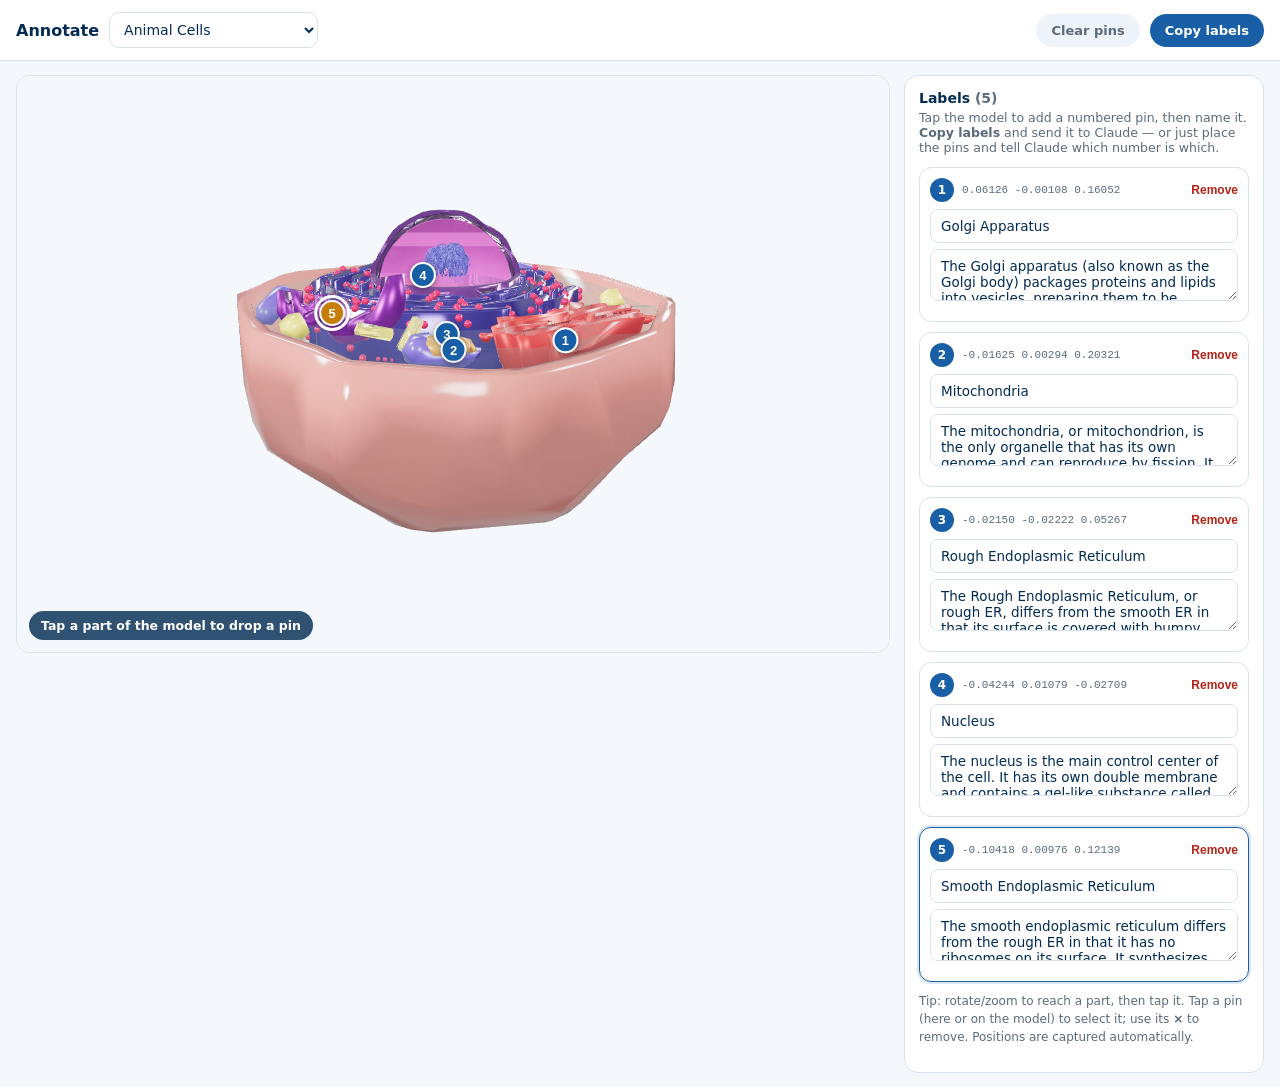
==== annotate.html @ 58fdf1f7 "Add annotate.html: click-to-place annotation authoring tool Standalone tool (not in the student shel" ====
<!DOCTYPE html>
<html lang="en">
<head>
  <meta charset="utf-8">
  <meta name="viewport" content="width=device-width, initial-scale=1, viewport-fit=cover">
  <title>BioVerseAR — Annotate models</title>
  <link rel="icon" type="image/png" sizes="32x32" href="assets/icons/favicon-32.png">
  <script type="module" src="assets/vendor/model-viewer.min.js"></script>
  <script>
    customElements.whenDefined('model-viewer').then(function () {
      var MV = customElements.get('model-viewer');
      MV.dracoDecoderLocation   = new URL('assets/vendor/draco/', document.baseURI).href;
      MV.ktx2TranscoderLocation = new URL('assets/vendor/basis/', document.baseURI).href;
    });
  </script>
  <style>
    :root{--ink:#042C53;--muted:#5A6B7B;--line:#D7E2EE;--primary:#185FA5;--bg:#F4F8FC;--surface:#fff;--accent:#C77D0A;--radius:14px;}
    *{box-sizing:border-box;}
    body{margin:0;font-family:system-ui,-apple-system,"Segoe UI",Roboto,sans-serif;background:var(--bg);color:var(--ink);}
    header{display:flex;flex-wrap:wrap;align-items:center;gap:10px;padding:12px 16px;background:var(--surface);border-bottom:1px solid var(--line);position:sticky;top:0;z-index:5;}
    header h1{font-size:16px;margin:0;font-weight:800;flex:0 0 auto;}
    header select{font:inherit;font-size:14px;padding:8px 10px;border:1.5px solid var(--line);border-radius:10px;background:#fff;color:var(--ink);}
    .grow{flex:1;}
    .btn{font:inherit;font-size:13px;font-weight:700;border:0;border-radius:999px;padding:9px 15px;cursor:pointer;}
    .btn.p{background:var(--primary);color:#fff;}
    .btn.g{background:#EEF3F9;color:var(--muted);}
    .btn.d{background:#FEF3F2;color:#B42318;}
    .wrap{display:grid;grid-template-columns:1fr 360px;gap:14px;padding:14px 16px;align-items:start;}
    @media (max-width:820px){.wrap{grid-template-columns:1fr;}}
    .viewer{position:relative;background:var(--surface);border:1px solid var(--line);border-radius:var(--radius);overflow:hidden;}
    model-viewer{width:100%;height:64vh;min-height:380px;background:#f4f8fc;--min-hotspot-opacity:1;}
    .hint{position:absolute;left:12px;bottom:12px;background:rgba(4,44,83,.82);color:#fff;font-size:12.5px;font-weight:600;padding:7px 12px;border-radius:999px;pointer-events:none;}
    /* numbered pin on the model */
    .pin{--c:var(--primary);width:26px;height:26px;border-radius:50%;border:2px solid #fff;background:var(--c);color:#fff;font-weight:800;font-size:13px;display:grid;place-items:center;cursor:pointer;box-shadow:0 2px 6px rgba(0,0,0,.35);}
    .pin.sel{outline:3px solid #fff;outline-offset:2px;--c:var(--accent);}
    .panel{background:var(--surface);border:1px solid var(--line);border-radius:var(--radius);padding:14px;}
    .panel h2{font-size:14px;margin:0 0 4px;}
    .panel .sub{font-size:12.5px;color:var(--muted);margin:0 0 12px;}
    .row{border:1px solid var(--line);border-radius:12px;padding:10px;margin-bottom:10px;}
    .row.sel{border-color:var(--primary);box-shadow:0 0 0 2px rgba(24,95,165,.15);}
    .row .rh{display:flex;align-items:center;gap:8px;margin-bottom:7px;}
    .row .num{width:24px;height:24px;border-radius:50%;background:var(--primary);color:#fff;font-weight:800;font-size:12px;display:grid;place-items:center;flex:0 0 auto;}
    .row .pos{font-size:11px;color:var(--muted);font-family:ui-monospace,monospace;overflow:hidden;text-overflow:ellipsis;white-space:nowrap;flex:1;}
    .row input,.row textarea{width:100%;font:inherit;font-size:13.5px;padding:8px 10px;border:1.5px solid var(--line);border-radius:8px;background:#fff;color:var(--ink);margin-bottom:6px;}
    .row textarea{min-height:52px;resize:vertical;}
    .row .del{font-size:12px;color:#B42318;background:none;border:0;cursor:pointer;padding:2px 0;font-weight:700;}
    .empty{color:var(--muted);font-size:13px;text-align:center;padding:20px 8px;}
    .note{font-size:12px;color:var(--muted);line-height:1.5;margin-top:8px;}
    .toast{position:fixed;left:50%;bottom:22px;transform:translateX(-50%);background:var(--ink);color:#fff;font-size:13px;font-weight:600;padding:10px 16px;border-radius:999px;opacity:0;transition:opacity .2s;z-index:20;}
    .toast.show{opacity:1;}
  </style>
</head>
<body>
  <header>
    <h1>Annotate</h1>
    <select id="topic-sel" aria-label="Model"></select>
    <span class="grow"></span>
    <button class="btn g" id="clear" type="button">Clear pins</button>
    <button class="btn p" id="copy" type="button">Copy labels</button>
  </header>

  <div class="wrap">
    <div class="viewer">
      <model-viewer id="mv" camera-controls interaction-prompt="none" shadow-intensity="0" exposure="1" alt="model"></model-viewer>
      <div class="hint">Tap a part of the model to drop a pin</div>
    </div>
    <div class="panel">
      <h2>Labels <span id="count" style="color:var(--muted);font-weight:600"></span></h2>
      <p class="sub">Tap the model to add a numbered pin, then name it. <b>Copy labels</b> and send it to Claude — or just place the pins and tell Claude which number is which.</p>
      <div id="list"><div class="empty">No pins yet. Tap a part of the model to start.</div></div>
      <p class="note">Tip: rotate/zoom to reach a part, then tap it. Tap a pin (here or on the model) to select it; use its <b>×</b> to remove. Positions are captured automatically.</p>
    </div>
  </div>

  <div class="toast" id="toast"></div>

  <script src="topics.js"></script>
  <script>
  (function () {
    'use strict';
    var $ = function (id) { return document.getElementById(id); };
    var mv = $('mv'), list = $('list');
    var topics = (window.TOPICS || []).filter(function (t) { return t.model; });
    var anns = [];       // { key, title, body, position, normal, el }
    var keySeq = 0, selKey = null;

    // ---- topic picker ----
    var params = new URLSearchParams(location.search);
    var current = params.get('topic') || (topics[0] && topics[0].id);
    var sel = $('topic-sel');
    sel.innerHTML = topics.map(function (t) { return '<option value="' + t.id + '">' + t.name + '</option>'; }).join('');
    sel.value = current;
    sel.addEventListener('change', function () { location.search = '?topic=' + sel.value; });

    var topic = topics.filter(function (t) { return t.id === current; })[0] || topics[0];
    if (!topic) { document.querySelector('.wrap').innerHTML = '<p style="padding:20px">No models with a wired file yet.</p>'; return; }
    document.title = 'Annotate — ' + topic.name;
    if (topic.space) mv.style.background = '#0a0e1e';
    mv.src = topic.model;

    // Pre-load any annotations the topic already has, so you can edit/extend.
    (topic.annotations || []).forEach(function (a) { addPin(a.position, a.normal, a.title || '', a.body || ''); });

    function fmt(v) { return [v.x, v.y, v.z].map(function (n) { return (+n).toFixed(5); }).join(' '); }

    // ---- add a pin ----
    function addPin(position, normal, title, body) {
      var key = ++keySeq;
      var btn = document.createElement('button');
      btn.type = 'button'; btn.className = 'pin';
      btn.setAttribute('slot', 'hotspot-' + key);
      btn.setAttribute('data-position', position);
      btn.setAttribute('data-normal', normal || '0 1 0');
      btn.addEventListener('click', function (e) { e.stopPropagation(); select(key); });
      mv.appendChild(btn);
      anns.push({ key: key, title: title || '', body: body || '', position: position, normal: normal || '0 1 0', el: btn });
      render();
      select(key);
    }

    function select(key) {
      selKey = key;
      anns.forEach(function (a) { a.el.classList.toggle('sel', a.key === key); });
      render();
      var row = document.querySelector('.row[data-key="' + key + '"]');
      if (row) { row.scrollIntoView({ block: 'nearest' }); var ti = row.querySelector('.t-in'); if (ti && !ti.value) ti.focus(); }
    }

    function remove(key) {
      var i = anns.findIndex(function (a) { return a.key === key; });
      if (i < 0) return;
      if (anns[i].el.parentNode) anns[i].el.parentNode.removeChild(anns[i].el);
      anns.splice(i, 1); if (selKey === key) selKey = null; render();
    }

    // ---- render list + pin numbers ----
    function render() {
      $('count').textContent = anns.length ? '(' + anns.length + ')' : '';
      anns.forEach(function (a, i) { a.el.textContent = (i + 1); });
      if (!anns.length) { list.innerHTML = '<div class="empty">No pins yet. Tap a part of the model to start.</div>'; return; }
      list.innerHTML = '';
      anns.forEach(function (a, i) {
        var row = document.createElement('div');
        row.className = 'row' + (a.key === selKey ? ' sel' : ''); row.setAttribute('data-key', a.key);
        row.innerHTML =
          '<div class="rh"><span class="num">' + (i + 1) + '</span>' +
          '<span class="pos" title="' + a.position + '">' + a.position + '</span>' +
          '<button class="del" type="button">Remove</button></div>' +
          '<input class="t-in" placeholder="Label (e.g. Nucleus)" value="' + a.title.replace(/"/g, '&quot;') + '">' +
          '<textarea class="b-in" placeholder="Description (optional)">' + a.body.replace(/</g, '&lt;') + '</textarea>';
        row.querySelector('.t-in').addEventListener('input', function (e) { a.title = e.target.value; });
        row.querySelector('.b-in').addEventListener('input', function (e) { a.body = e.target.value; });
        row.querySelector('.del').addEventListener('click', function () { remove(a.key); });
        row.addEventListener('click', function (e) { if (!e.target.closest('button')) select(a.key); });
        list.appendChild(row);
      });
    }

    // ---- click the model surface to drop a pin ----
    mv.addEventListener('click', function (e) {
      if (e.target.closest('.pin')) return;              // clicked an existing pin
      if (!mv.loaded) return;
      var rect = mv.getBoundingClientRect();
      var hit = mv.positionAndNormalFromPoint(e.clientX - rect.left, e.clientY - rect.top);
      if (!hit) { toast('Tap directly on the model'); return; } // ray missed the mesh
      addPin(fmt(hit.position), fmt(hit.normal));
    });

    // ---- export ----
    function exportText() {
      var items = anns.map(function (a, i) {
        var t = (a.title || 'Part ' + (i + 1)).replace(/"/g, '\\"');
        var b = (a.body || '').replace(/\\/g, '\\\\').replace(/"/g, '\\"');
        return '      { id: ' + (i + 1) + ', title: "' + t + '", position: "' + a.position + '", normal: "' + a.normal + '", body: "' + b + '" }';
      }).join(',\n');
      return 'Topic: ' + topic.id + '\n\n    annotations: [\n' + items + '\n    ]';
    }
    $('copy').addEventListener('click', function () {
      if (!anns.length) { toast('No pins to copy yet'); return; }
      var txt = exportText();
      if (navigator.clipboard && navigator.clipboard.writeText) {
        navigator.clipboard.writeText(txt).then(function () { toast('Copied ' + anns.length + ' labels — send to Claude'); }, function () { fallbackCopy(txt); });
      } else fallbackCopy(txt);
    });
    function fallbackCopy(txt) {
      var ta = document.createElement('textarea'); ta.value = txt; document.body.appendChild(ta); ta.select();
      try { document.execCommand('copy'); toast('Copied — send to Claude'); } catch (e) { toast('Copy failed — select the text manually'); }
      document.body.removeChild(ta);
    }
    $('clear').addEventListener('click', function () {
      if (!anns.length || !confirm('Remove all pins on this model?')) return;
      anns.slice().forEach(function (a) { remove(a.key); });
    });

    var tt;
    function toast(msg) { var el = $('toast'); el.textContent = msg; el.classList.add('show'); clearTimeout(tt); tt = setTimeout(function () { el.classList.remove('show'); }, 2200); }
  })();
  </script>
</body>
</html>
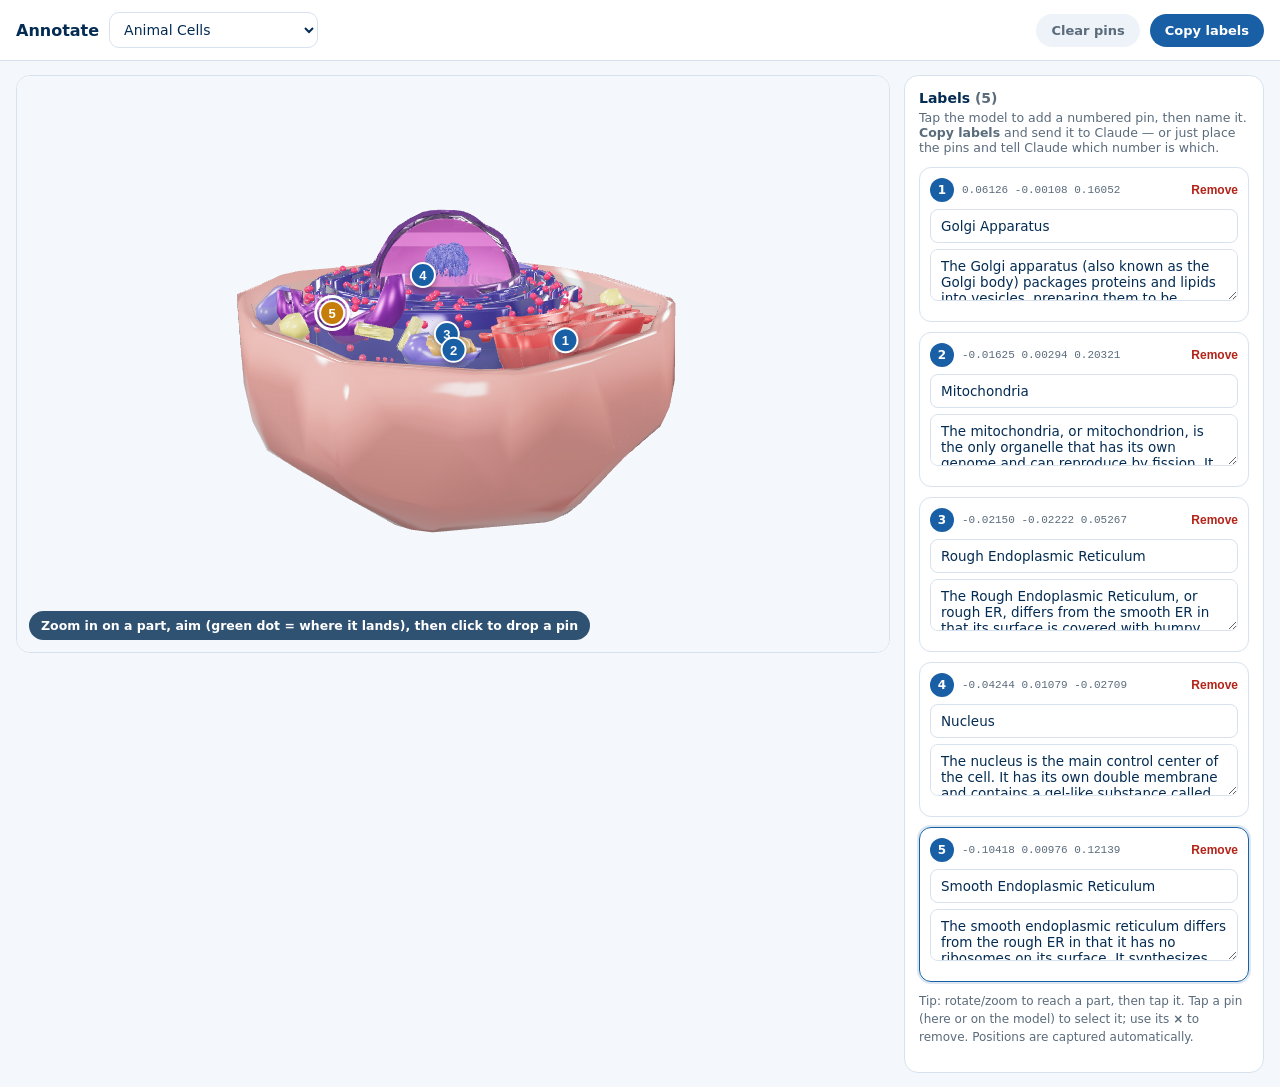
==== commit d6d53cdd: "annotate: live aim-preview (green dot) for precise pin placement A green marker follows the cursor o" ====
--- a/annotate.html
+++ b/annotate.html
@@ -33,6 +33,7 @@
     /* numbered pin on the model */
     .pin{--c:var(--primary);width:26px;height:26px;border-radius:50%;border:2px solid #fff;background:var(--c);color:#fff;font-weight:800;font-size:13px;display:grid;place-items:center;cursor:pointer;box-shadow:0 2px 6px rgba(0,0,0,.35);}
     .pin.sel{outline:3px solid #fff;outline-offset:2px;--c:var(--accent);}
+    .pin.preview{--c:#12A594;width:16px;height:16px;opacity:.85;pointer-events:none;box-shadow:0 0 0 4px rgba(18,165,148,.28),0 2px 6px rgba(0,0,0,.4);}
     .panel{background:var(--surface);border:1px solid var(--line);border-radius:var(--radius);padding:14px;}
     .panel h2{font-size:14px;margin:0 0 4px;}
     .panel .sub{font-size:12.5px;color:var(--muted);margin:0 0 12px;}
@@ -62,7 +63,7 @@
   <div class="wrap">
     <div class="viewer">
       <model-viewer id="mv" camera-controls interaction-prompt="none" shadow-intensity="0" exposure="1" alt="model"></model-viewer>
-      <div class="hint">Tap a part of the model to drop a pin</div>
+      <div class="hint">Zoom in on a part, aim (green dot = where it lands), then click to drop a pin</div>
     </div>
     <div class="panel">
       <h2>Labels <span id="count" style="color:var(--muted);font-weight:600"></span></h2>
@@ -156,14 +157,32 @@
       });
     }
 
+    // ---- aim preview: a green dot follows the cursor on the model surface so you
+    // can see exactly where a pin will drop (helps on crowded models like orbits) ----
+    var preview = document.createElement('button');
+    preview.type = 'button'; preview.className = 'pin preview'; preview.setAttribute('slot', 'hotspot-preview');
+    preview.style.display = 'none'; mv.appendChild(preview);
+    var lastT = 0;
+    mv.addEventListener('pointermove', function (e) {
+      if (e.pointerType === 'mouse' && e.buttons) { preview.style.display = 'none'; return; } // dragging to orbit
+      if (!mv.loaded) { preview.style.display = 'none'; return; }
+      var now = Date.now(); if (now - lastT < 40) return; lastT = now; // throttle raycasts
+      var rect = mv.getBoundingClientRect();
+      var hit = mv.positionAndNormalFromPoint(e.clientX - rect.left, e.clientY - rect.top);
+      if (hit) { preview.setAttribute('data-position', fmt(hit.position)); preview.setAttribute('data-normal', fmt(hit.normal)); preview.style.display = ''; }
+      else preview.style.display = 'none';
+    });
+    mv.addEventListener('pointerleave', function () { preview.style.display = 'none'; });
+
     // ---- click the model surface to drop a pin ----
     mv.addEventListener('click', function (e) {
       if (e.target.closest('.pin')) return;              // clicked an existing pin
       if (!mv.loaded) return;
       var rect = mv.getBoundingClientRect();
       var hit = mv.positionAndNormalFromPoint(e.clientX - rect.left, e.clientY - rect.top);
-      if (!hit) { toast('Tap directly on the model'); return; } // ray missed the mesh
+      if (!hit) { toast('Aim at the part (the green dot shows where it lands) — zoom in for small parts'); return; }
       addPin(fmt(hit.position), fmt(hit.normal));
+      preview.style.display = 'none';
     });
 
     // ---- export ----
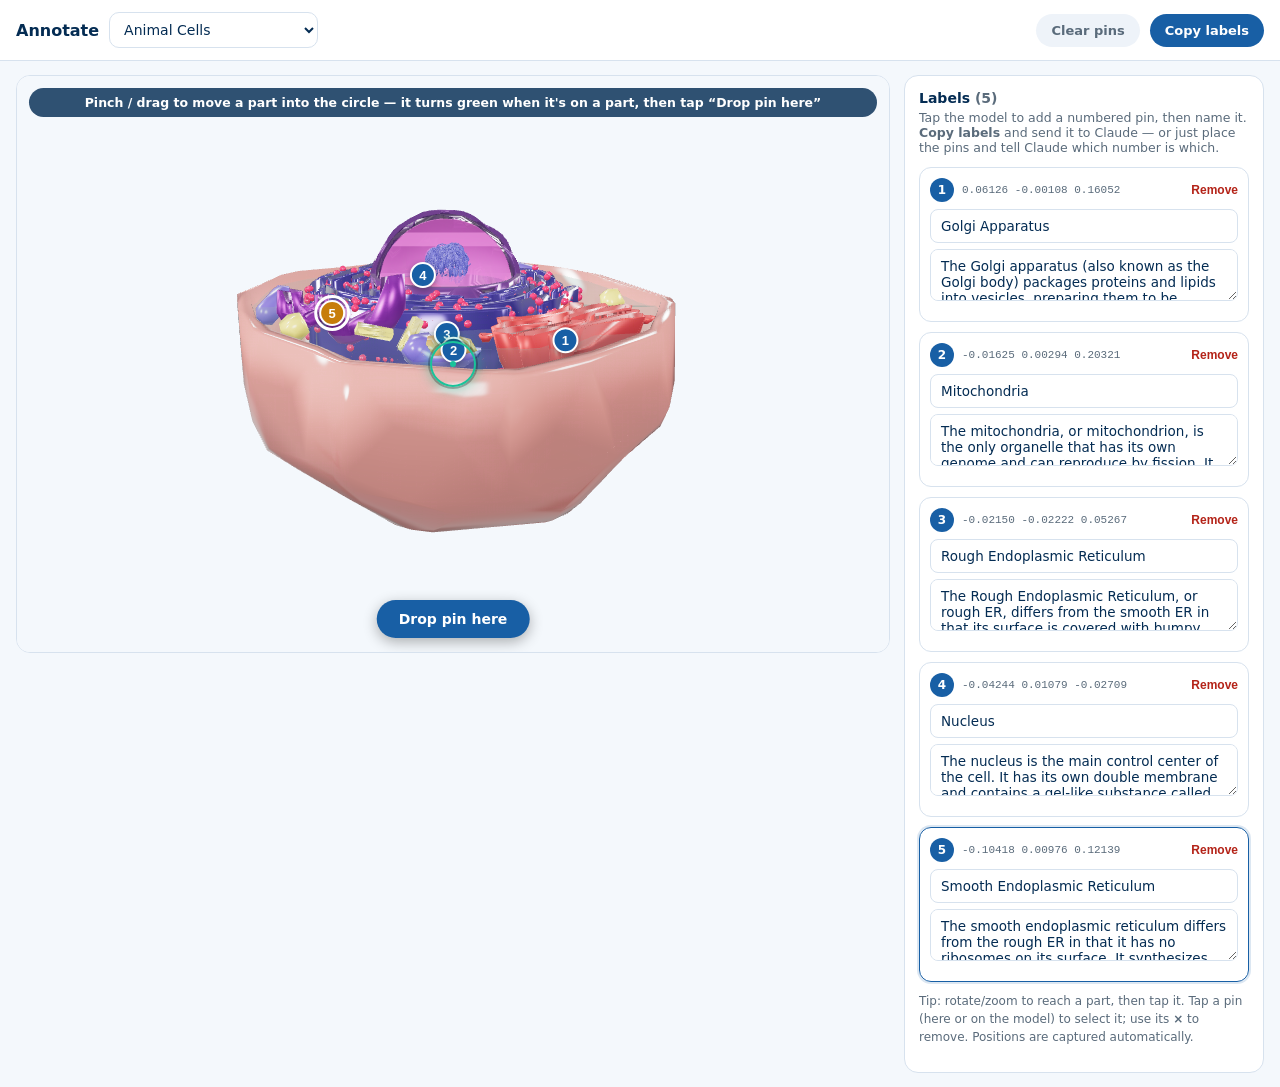
==== commit 95ffa2e4: "annotate: fixed center reticle + Drop-pin button for easier aiming Clicking/pointing to place pins w" ====
--- a/annotate.html
+++ b/annotate.html
@@ -29,11 +29,17 @@
     @media (max-width:820px){.wrap{grid-template-columns:1fr;}}
     .viewer{position:relative;background:var(--surface);border:1px solid var(--line);border-radius:var(--radius);overflow:hidden;}
     model-viewer{width:100%;height:64vh;min-height:380px;background:#f4f8fc;--min-hotspot-opacity:1;}
-    .hint{position:absolute;left:12px;bottom:12px;background:rgba(4,44,83,.82);color:#fff;font-size:12.5px;font-weight:600;padding:7px 12px;border-radius:999px;pointer-events:none;}
+    .hint{position:absolute;left:12px;top:12px;right:12px;background:rgba(4,44,83,.82);color:#fff;font-size:12.5px;font-weight:600;padding:7px 12px;border-radius:999px;pointer-events:none;text-align:center;}
     /* numbered pin on the model */
     .pin{--c:var(--primary);width:26px;height:26px;border-radius:50%;border:2px solid #fff;background:var(--c);color:#fff;font-weight:800;font-size:13px;display:grid;place-items:center;cursor:pointer;box-shadow:0 2px 6px rgba(0,0,0,.35);}
     .pin.sel{outline:3px solid #fff;outline-offset:2px;--c:var(--accent);}
-    .pin.preview{--c:#12A594;width:16px;height:16px;opacity:.85;pointer-events:none;box-shadow:0 0 0 4px rgba(18,165,148,.28),0 2px 6px rgba(0,0,0,.4);}
+    /* fixed centre reticle: move a part into it, then "Drop pin here" */
+    .reticle{position:absolute;left:50%;top:50%;transform:translate(-50%,-50%);width:46px;height:46px;border:2.5px solid rgba(255,255,255,.9);border-radius:50%;pointer-events:none;box-shadow:0 0 0 2px rgba(0,0,0,.28),0 0 10px rgba(0,0,0,.3);z-index:4;transition:border-color .12s,box-shadow .12s;}
+    .reticle::after{content:"";position:absolute;left:50%;top:50%;transform:translate(-50%,-50%);width:6px;height:6px;border-radius:50%;background:rgba(255,255,255,.95);}
+    .reticle.on{border-color:#19C39A;box-shadow:0 0 0 2px rgba(0,0,0,.25),0 0 14px rgba(25,195,154,.65);}
+    .reticle.on::after{background:#19C39A;}
+    .drop{position:absolute;left:50%;bottom:14px;transform:translateX(-50%);background:var(--primary);color:#fff;border:0;border-radius:999px;padding:11px 22px;font:inherit;font-weight:800;font-size:14px;cursor:pointer;box-shadow:0 4px 14px rgba(0,0,0,.3);z-index:6;}
+    .drop:disabled{opacity:.45;cursor:default;}
     .panel{background:var(--surface);border:1px solid var(--line);border-radius:var(--radius);padding:14px;}
     .panel h2{font-size:14px;margin:0 0 4px;}
     .panel .sub{font-size:12.5px;color:var(--muted);margin:0 0 12px;}
@@ -63,7 +69,9 @@
   <div class="wrap">
     <div class="viewer">
       <model-viewer id="mv" camera-controls interaction-prompt="none" shadow-intensity="0" exposure="1" alt="model"></model-viewer>
-      <div class="hint">Zoom in on a part, aim (green dot = where it lands), then click to drop a pin</div>
+      <div class="reticle" id="reticle"></div>
+      <button class="drop" id="drop" type="button" disabled>Drop pin here</button>
+      <div class="hint">Pinch / drag to move a part into the circle — it turns green when it's on a part, then tap “Drop pin here”</div>
     </div>
     <div class="panel">
       <h2>Labels <span id="count" style="color:var(--muted);font-weight:600"></span></h2>
@@ -157,32 +165,36 @@
       });
     }
 
-    // ---- aim preview: a green dot follows the cursor on the model surface so you
-    // can see exactly where a pin will drop (helps on crowded models like orbits) ----
-    var preview = document.createElement('button');
-    preview.type = 'button'; preview.className = 'pin preview'; preview.setAttribute('slot', 'hotspot-preview');
-    preview.style.display = 'none'; mv.appendChild(preview);
-    var lastT = 0;
-    mv.addEventListener('pointermove', function (e) {
-      if (e.pointerType === 'mouse' && e.buttons) { preview.style.display = 'none'; return; } // dragging to orbit
-      if (!mv.loaded) { preview.style.display = 'none'; return; }
-      var now = Date.now(); if (now - lastT < 40) return; lastT = now; // throttle raycasts
-      var rect = mv.getBoundingClientRect();
-      var hit = mv.positionAndNormalFromPoint(e.clientX - rect.left, e.clientY - rect.top);
-      if (hit) { preview.setAttribute('data-position', fmt(hit.position)); preview.setAttribute('data-normal', fmt(hit.normal)); preview.style.display = ''; }
-      else preview.style.display = 'none';
-    });
-    mv.addEventListener('pointerleave', function () { preview.style.display = 'none'; });
-
-    // ---- click the model surface to drop a pin ----
+    // ---- centre reticle: pinch/drag a part into the circle, then "Drop pin here".
+    // Far easier than tapping a small target on a phone. ----
+    var reticle = document.getElementById('reticle'), dropBtn = document.getElementById('drop');
+    function centerHit() {
+      if (!mv.loaded) return null;
+      var r = mv.getBoundingClientRect();
+      return mv.positionAndNormalFromPoint(r.width / 2, r.height / 2);
+    }
+    var rT = 0;
+    function updateReticle() {
+      var now = Date.now(); if (now - rT < 60) return; rT = now;   // throttle raycasts
+      var hit = centerHit();
+      reticle.classList.toggle('on', !!hit);
+      dropBtn.disabled = !hit;
+    }
+    mv.addEventListener('camera-change', updateReticle);
+    mv.addEventListener('load', function () { setTimeout(updateReticle, 60); });
+    dropBtn.addEventListener('click', function () {
+      var hit = centerHit();
+      if (!hit) { toast('Move a part into the circle first'); return; }
+      addPin(fmt(hit.position), fmt(hit.normal));
+    });
+
+    // ---- (optional) tap directly on a part also drops a pin ----
     mv.addEventListener('click', function (e) {
-      if (e.target.closest('.pin')) return;              // clicked an existing pin
+      if (e.target.closest('.pin') || e.target.closest('.drop')) return;
       if (!mv.loaded) return;
-      var rect = mv.getBoundingClientRect();
-      var hit = mv.positionAndNormalFromPoint(e.clientX - rect.left, e.clientY - rect.top);
-      if (!hit) { toast('Aim at the part (the green dot shows where it lands) — zoom in for small parts'); return; }
-      addPin(fmt(hit.position), fmt(hit.normal));
-      preview.style.display = 'none';
+      var r = mv.getBoundingClientRect();
+      var hit = mv.positionAndNormalFromPoint(e.clientX - r.left, e.clientY - r.top);
+      if (hit) addPin(fmt(hit.position), fmt(hit.normal));
     });
 
     // ---- export ----
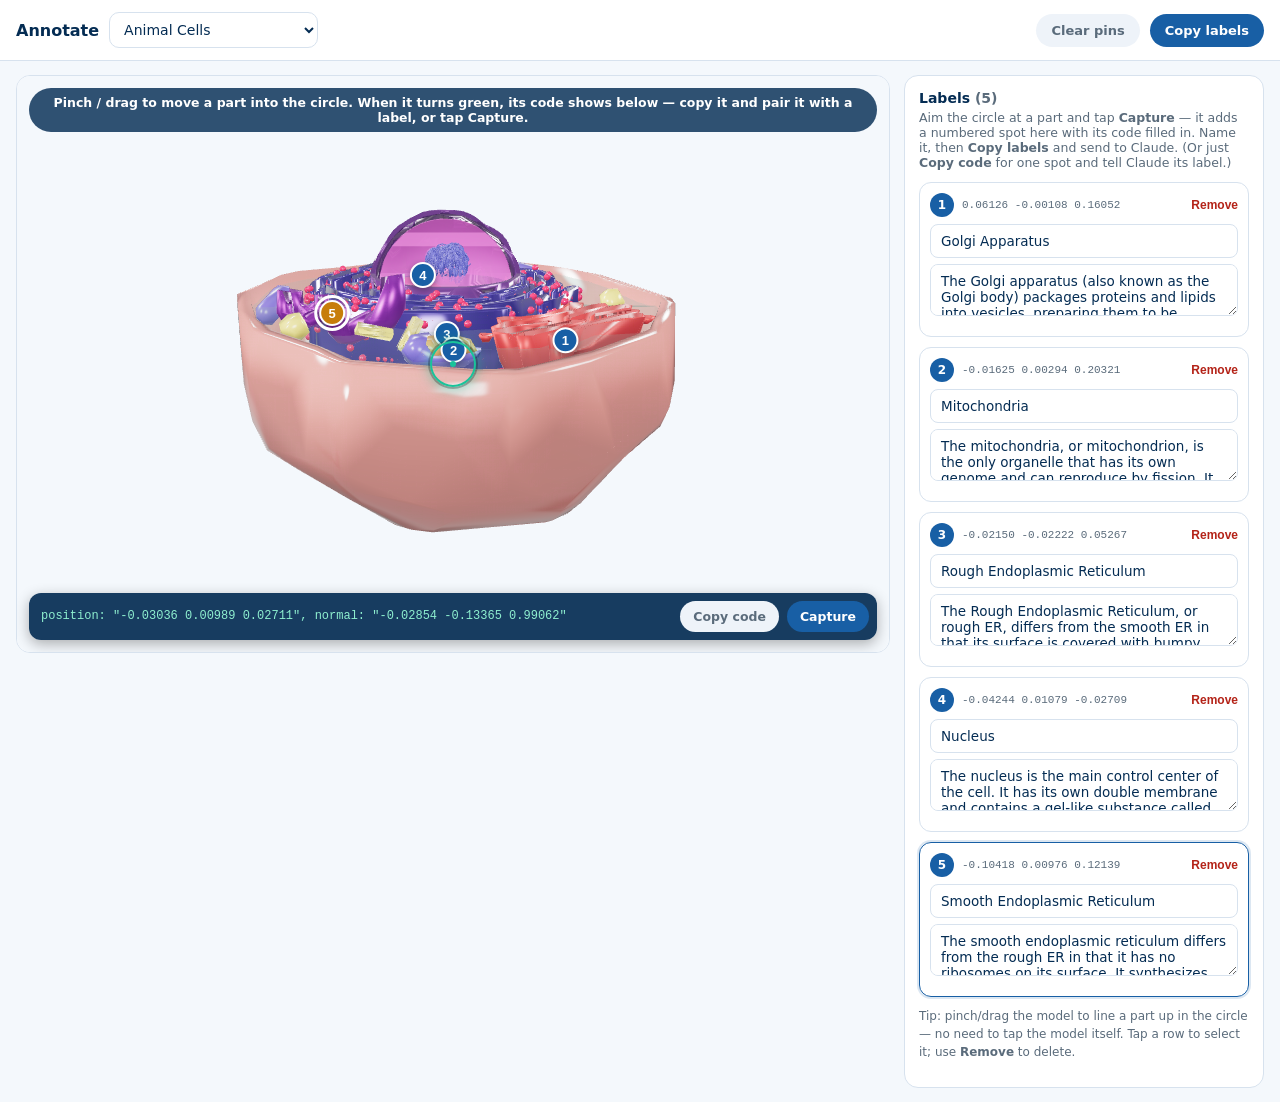
==== commit d126a90d: "annotate: live code readout — copy a spot's code or Capture it, no tapping Replace the Drop-pin butt" ====
--- a/annotate.html
+++ b/annotate.html
@@ -38,8 +38,14 @@
     .reticle::after{content:"";position:absolute;left:50%;top:50%;transform:translate(-50%,-50%);width:6px;height:6px;border-radius:50%;background:rgba(255,255,255,.95);}
     .reticle.on{border-color:#19C39A;box-shadow:0 0 0 2px rgba(0,0,0,.25),0 0 14px rgba(25,195,154,.65);}
     .reticle.on::after{background:#19C39A;}
-    .drop{position:absolute;left:50%;bottom:14px;transform:translateX(-50%);background:var(--primary);color:#fff;border:0;border-radius:999px;padding:11px 22px;font:inherit;font-weight:800;font-size:14px;cursor:pointer;box-shadow:0 4px 14px rgba(0,0,0,.3);z-index:6;}
-    .drop:disabled{opacity:.45;cursor:default;}
+    /* live code readout bar at the bottom of the viewer */
+    .readout{position:absolute;left:12px;right:12px;bottom:12px;display:flex;align-items:center;gap:8px;background:rgba(4,44,83,.92);border-radius:12px;padding:8px 8px 8px 12px;z-index:6;box-shadow:0 4px 14px rgba(0,0,0,.3);}
+    .readout code{flex:1;min-width:0;color:#cfe0ee;font-family:ui-monospace,monospace;font-size:12px;line-height:1.35;white-space:nowrap;overflow:hidden;text-overflow:ellipsis;}
+    .readout code.live{color:#8ff0d0;}
+    .mini{font:inherit;font-size:12.5px;font-weight:800;border:0;border-radius:999px;padding:8px 13px;cursor:pointer;flex:0 0 auto;}
+    .mini.p{background:var(--primary);color:#fff;}
+    .mini.g{background:#EEF3F9;color:var(--muted);}
+    .mini:disabled{opacity:.4;cursor:default;}
     .panel{background:var(--surface);border:1px solid var(--line);border-radius:var(--radius);padding:14px;}
     .panel h2{font-size:14px;margin:0 0 4px;}
     .panel .sub{font-size:12.5px;color:var(--muted);margin:0 0 12px;}
@@ -70,14 +76,18 @@
     <div class="viewer">
       <model-viewer id="mv" camera-controls interaction-prompt="none" shadow-intensity="0" exposure="1" alt="model"></model-viewer>
       <div class="reticle" id="reticle"></div>
-      <button class="drop" id="drop" type="button" disabled>Drop pin here</button>
-      <div class="hint">Pinch / drag to move a part into the circle — it turns green when it's on a part, then tap “Drop pin here”</div>
+      <div class="hint">Pinch / drag to move a part into the circle. When it turns green, its code shows below — copy it and pair it with a label, or tap Capture.</div>
+      <div class="readout" id="readout">
+        <code id="code">Aim the green circle at a part…</code>
+        <button class="mini g" id="copyone" type="button" disabled>Copy code</button>
+        <button class="mini p" id="capture" type="button" disabled>Capture</button>
+      </div>
     </div>
     <div class="panel">
       <h2>Labels <span id="count" style="color:var(--muted);font-weight:600"></span></h2>
-      <p class="sub">Tap the model to add a numbered pin, then name it. <b>Copy labels</b> and send it to Claude — or just place the pins and tell Claude which number is which.</p>
-      <div id="list"><div class="empty">No pins yet. Tap a part of the model to start.</div></div>
-      <p class="note">Tip: rotate/zoom to reach a part, then tap it. Tap a pin (here or on the model) to select it; use its <b>×</b> to remove. Positions are captured automatically.</p>
+      <p class="sub">Aim the circle at a part and tap <b>Capture</b> — it adds a numbered spot here with its code filled in. Name it, then <b>Copy labels</b> and send to Claude. (Or just <b>Copy code</b> for one spot and tell Claude its label.)</p>
+      <div id="list"><div class="empty">No spots yet. Aim the green circle at a part and tap Capture.</div></div>
+      <p class="note">Tip: pinch/drag the model to line a part up in the circle — no need to tap the model itself. Tap a row to select it; use <b>Remove</b> to delete.</p>
     </div>
   </div>
 
@@ -146,7 +156,7 @@
     function render() {
       $('count').textContent = anns.length ? '(' + anns.length + ')' : '';
       anns.forEach(function (a, i) { a.el.textContent = (i + 1); });
-      if (!anns.length) { list.innerHTML = '<div class="empty">No pins yet. Tap a part of the model to start.</div>'; return; }
+      if (!anns.length) { list.innerHTML = '<div class="empty">No spots yet. Aim the green circle at a part and tap Capture.</div>'; return; }
       list.innerHTML = '';
       anns.forEach(function (a, i) {
         var row = document.createElement('div');
@@ -165,36 +175,44 @@
       });
     }
 
-    // ---- centre reticle: pinch/drag a part into the circle, then "Drop pin here".
-    // Far easier than tapping a small target on a phone. ----
-    var reticle = document.getElementById('reticle'), dropBtn = document.getElementById('drop');
+    // ---- centre reticle + live code readout. Pinch/drag a part into the circle;
+    // when the centre ray hits geometry the readout shows that spot's code. Copy it,
+    // or tap Capture to add a labelled row. No tapping/pointing on the model. ----
+    var reticle = $('reticle'), codeEl = $('code'), copyOne = $('copyone'), captureBtn = $('capture');
+    var lastHit = null;
     function centerHit() {
       if (!mv.loaded) return null;
       var r = mv.getBoundingClientRect();
       return mv.positionAndNormalFromPoint(r.width / 2, r.height / 2);
     }
+    function snippet(h) { return 'position: "' + h.position + '", normal: "' + h.normal + '"'; }
     var rT = 0;
     function updateReticle() {
       var now = Date.now(); if (now - rT < 60) return; rT = now;   // throttle raycasts
       var hit = centerHit();
-      reticle.classList.toggle('on', !!hit);
-      dropBtn.disabled = !hit;
+      if (hit) {
+        lastHit = { position: fmt(hit.position), normal: fmt(hit.normal) };
+        reticle.classList.add('on');
+        codeEl.textContent = snippet(lastHit); codeEl.classList.add('live');
+        copyOne.disabled = false; captureBtn.disabled = false;
+      } else {
+        lastHit = null;
+        reticle.classList.remove('on');
+        codeEl.textContent = 'Aim the green circle at a part…'; codeEl.classList.remove('live');
+        copyOne.disabled = true; captureBtn.disabled = true;
+      }
     }
     mv.addEventListener('camera-change', updateReticle);
     mv.addEventListener('load', function () { setTimeout(updateReticle, 60); });
-    dropBtn.addEventListener('click', function () {
-      var hit = centerHit();
-      if (!hit) { toast('Move a part into the circle first'); return; }
-      addPin(fmt(hit.position), fmt(hit.normal));
-    });
-
-    // ---- (optional) tap directly on a part also drops a pin ----
-    mv.addEventListener('click', function (e) {
-      if (e.target.closest('.pin') || e.target.closest('.drop')) return;
-      if (!mv.loaded) return;
-      var r = mv.getBoundingClientRect();
-      var hit = mv.positionAndNormalFromPoint(e.clientX - r.left, e.clientY - r.top);
-      if (hit) addPin(fmt(hit.position), fmt(hit.normal));
+
+    copyOne.addEventListener('click', function () {
+      if (!lastHit) { toast('Aim at a part first'); return; }
+      copyText(snippet(lastHit), 'Code copied — paste it to Claude with a label');
+    });
+    captureBtn.addEventListener('click', function () {
+      if (!lastHit) { toast('Aim at a part first'); return; }
+      addPin(lastHit.position, lastHit.normal);
+      toast('Captured — name it in the list');
     });
 
     // ---- export ----
@@ -206,18 +224,20 @@
       }).join(',\n');
       return 'Topic: ' + topic.id + '\n\n    annotations: [\n' + items + '\n    ]';
     }
+    function copyText(txt, okMsg) {
+      if (navigator.clipboard && navigator.clipboard.writeText) {
+        navigator.clipboard.writeText(txt).then(function () { toast(okMsg); }, function () { fallbackCopy(txt, okMsg); });
+      } else fallbackCopy(txt, okMsg);
+    }
+    function fallbackCopy(txt, okMsg) {
+      var ta = document.createElement('textarea'); ta.value = txt; document.body.appendChild(ta); ta.select();
+      try { document.execCommand('copy'); toast(okMsg || 'Copied'); } catch (e) { toast('Copy failed — select the text manually'); }
+      document.body.removeChild(ta);
+    }
     $('copy').addEventListener('click', function () {
-      if (!anns.length) { toast('No pins to copy yet'); return; }
-      var txt = exportText();
-      if (navigator.clipboard && navigator.clipboard.writeText) {
-        navigator.clipboard.writeText(txt).then(function () { toast('Copied ' + anns.length + ' labels — send to Claude'); }, function () { fallbackCopy(txt); });
-      } else fallbackCopy(txt);
-    });
-    function fallbackCopy(txt) {
-      var ta = document.createElement('textarea'); ta.value = txt; document.body.appendChild(ta); ta.select();
-      try { document.execCommand('copy'); toast('Copied — send to Claude'); } catch (e) { toast('Copy failed — select the text manually'); }
-      document.body.removeChild(ta);
-    }
+      if (!anns.length) { toast('No spots to copy yet'); return; }
+      copyText(exportText(), 'Copied ' + anns.length + ' labels — send to Claude');
+    });
     $('clear').addEventListener('click', function () {
       if (!anns.length || !confirm('Remove all pins on this model?')) return;
       anns.slice().forEach(function (a) { remove(a.key); });
